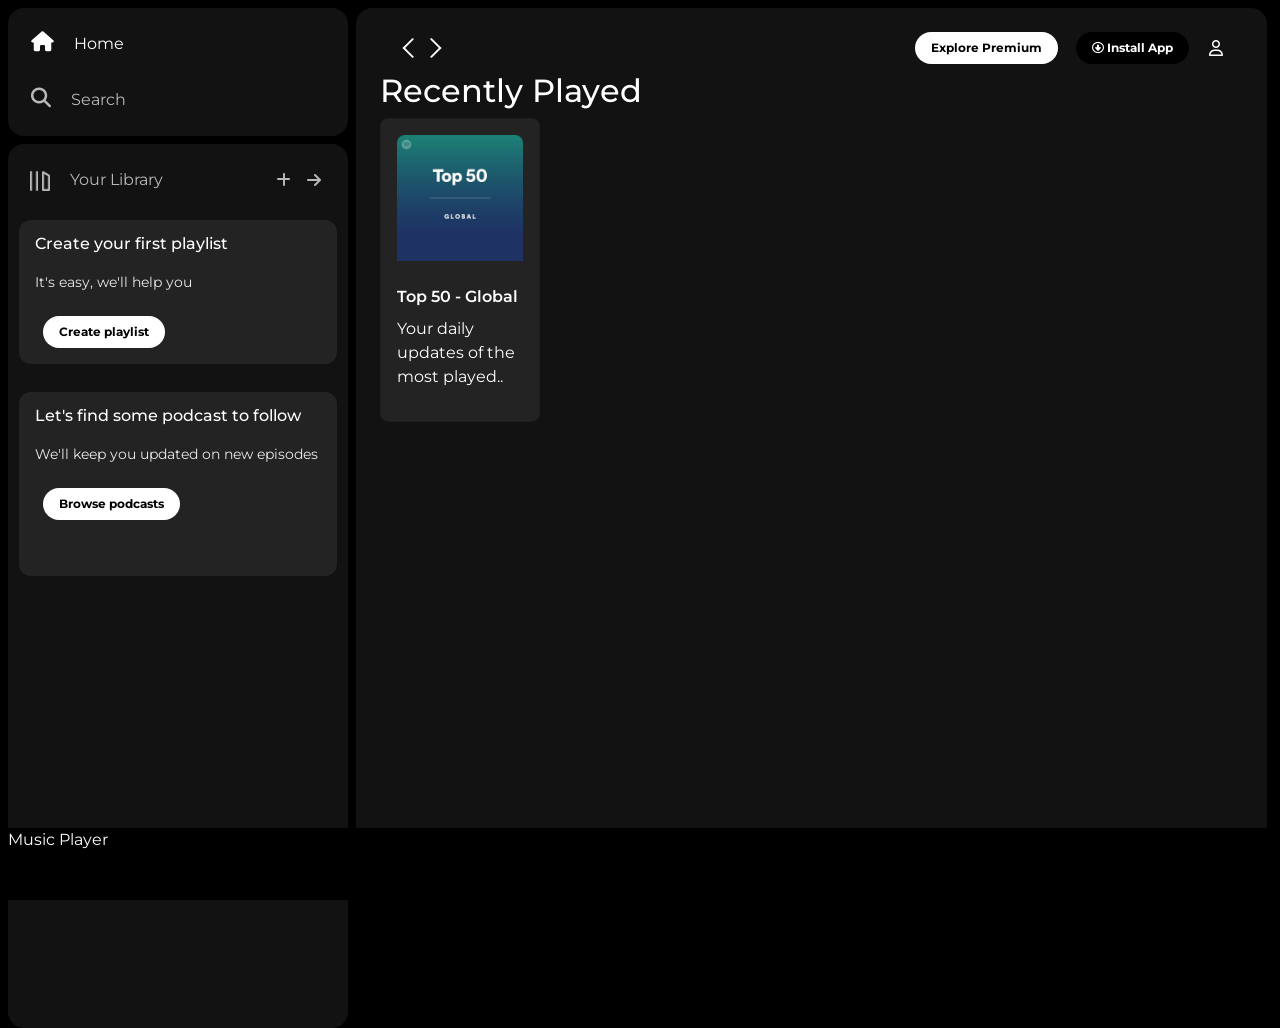
==== 1 Project/Spotify.html @ f41a4580 "first commit" ====
<!DOCTYPE html>
<html lang="en">

<head>
    <meta charset="UTF-8">
    <meta name="viewport" content="width=device-width, initial-scale=1.0">
    <title>Spotify-Web Player Music for Everyone</title>
    <link rel="stylesheet" href="https://cdnjs.cloudflare.com/ajax/libs/font-awesome/6.6.0/css/all.min.css"
        integrity="sha512-Kc323vGBEqzTmouAECnVceyQqyqdsSiqLQISBL29aUW4U/M7pSPA/gEUZQqv1cwx4OnYxTxve5UMg5GT6L4JJg=="
        crossorigin="anonymous" referrerpolicy="no-referrer" />
    <link rel="stylesheet" href="https://cdn.jsdelivr.net/npm/bootstrap@5.3.3/dist/css/bootstrap.min.css">
    <link rel="stylesheet" href="Spotify.css">
    <link rel="preconnect" href="https://fonts.googleapis.com">
    <link rel="preconnect" href="https://fonts.gstatic.com" crossorigin>
    <link href="https://fonts.googleapis.com/css2?family=Montserrat:ital,wght@0,100..900;1,100..900&display=swap"
        rel="stylesheet">
    <link rel="icon" href="asset/logo.png" type="image/x-icon">
</head>

<body>
    <div class="main">
        <div class="sidebar">
            <div class="nav">
                <div class="nav-option " id="home">
                 <i class="fa-solid fa-house"></i>
                   <a href="#">Home </a>
                </div>
                <div class="nav-option">
                    <i class="fa-solid fa-magnifying-glass"></i>
                   <a href="#">Search</a>
                </div>
            </div>

         <div class="library">
            <div class="options">
                <div class="lib-options nav-option">
                    <img src="./asset/library_icon.png" alt="Library">
                    <a href="#">Your Library</a>
                </div>
                <div class="icons">
                    <i class="fa-solid fa-plus"></i>
                    <i class="fa-solid fa-arrow-right"></i>
                </div>
            </div>
            <div class="lib-box">
               <div class="box">
                    <p class="box-p1">Create your first playlist</p>
                    <p class="box-p2">It's easy, we'll help you</p>
                    <button class="badge">Create playlist</button>
               </div>
               <div class="box box2">
                    <p class="box-p1">Let's find some podcast to follow</p>
                    <p class="box-p2">We'll keep you updated on new episodes</p>
                    <button class="badge">Browse podcasts</button>
               </div>
            </div>
         </div>
        </div>

        <div class="main-content">
           <div class="sticky-nav">
                <div class="sticy-nav-icons">
                    <img src="./asset/backward_icon.png" alt="backward_icon">
                    <img src="./asset/forward_icon.png" alt="backward_icon" class="hide">
                </div>
                <div class="sticky-nav-options">
                    <button class="badge nav-item hide" style="margin: 8px 10px 8px 10px;">Explore Premium</button>
                    <button class="badge nav-item dark-badge" style="margin-right: 10px;"><i class="fa-regular fa-circle-down">  </i> Install App</button>
                    <i class="fa-regular fa-user " style="margin:0 20px 0 10px;"></i>
                </div>
           </div>

           <div class="cards">
                <h2>Recently Played</h2>
                <div class="cards-container">
                    <div class="card">
                        <img src="asset/card1img.jpeg" class="card-img" alt="card1"><br>
                        <p class="card-title">Top 50 - Global</p>
                        <p class="card-info">Your daily updates of the most played..</p>

                    </div>
                </div>
           </div>
        </div>

        <div class="music-player">Music Player

        </div>
    </div>











    <script src="https://cdn.jsdelivr.net/npm/bootstrap@5.3.3/dist/js/bootstrap.bundle.min.js"></script>
</body>

</html>
---- 1 Project/Spotify.css ----
body {
    font-family: "Montserrat", sans-serif;
    margin: 0;
    padding: 0;
    background-color: hsl(0, 0%, 0%);
    color: white;
    overflow: hidden;
}

.badge {
    color: black;
}

.main {
    display: flex;
    height: 100vh;
    padding: 0.5rem;
    margin-right: 5px;
}

.sidebar {
    background-color: #000;
    width: 340px;
    border-radius: 1rem;
    /*16px */
    margin-right: 0.5rem;


}

.main-content {
    background-color: #121212;
    flex: 1;
    border-radius: 1rem;
    /*16px */
    overflow: auto;
    padding: 0 1.5rem 0 1.5rem;
}

.music-player {
    background-color: yellow;
    position: fixed;
    bottom: 0px;
    width: 100%;
    height: 5rem;
    height: 72px;
    background-color: black;
}

a {
    text-decoration: none;
    color: white;
}

.nav {
    background-color: #121212;
    display: flex;
    flex-direction: column;
    justify-content: center;
    height: 8rem;
    padding: 0.5rem 0.75rem;
    border-radius: 1rem;
}

#home {
    opacity: 1;
}

.nav-option {
    line-height: 2.5rem;
    opacity: 0.7;
    padding: 0.5rem 0.7rem;
}

.nav-option:hover {
    opacity: 1;
}

.nav-option i {
    font-size: 1.25rem;
}

.nav-option a {
    font-size: 1rem;
    margin-left: 1rem;
}

.library {
    background-color: #121212;
    border-radius: 1rem;
    height: 100%;
    margin-top: 0.5rem;
    padding: 0.5rem 0.7rem;
}

.options {
    display: flex;
    justify-content: space-between;
    align-items: center;
}

.lib-options img {
    height: 1.25rem;
    width: 1.25rem;
}

.icons {
    display: flex;
}

.icons i {
    opacity: 0.7;
    margin-right: 1rem;
}

.icons i:hover {
    opacity: 1;
}

.box {
    height: 9rem;
    background-color: #232323;
    border-radius: 0.75rem;
    margin: 0.75rem 0 1.75rem 0;
    padding: 0.75rem 1rem;
    /* height: fit-content; */
}

.box2 {
    height: 11.5rem;
}

.box-p1 {
    font-size: 1rem;
    font-weight: 500;
}

.box-p2 {
    font-size: 0.85rem;
    opacity: 0.9;
}

.badge {
    background-color: white;
    border: none;
    border-radius: 100px;
    padding: 0.25rem 1rem;
    margin: 0.5rem;
    height: 2rem;
    width: fit-content;
}

.dark-badge {
    background-color: #000;
    color: white;
}

.sticky-nav {
    position: sticky;
    top: 0;
    background-color: #121212;
    display: flex;
    justify-content: space-between;
    align-items: center;
    padding: 1rem 0 0 1rem;

}

.sticky-nav-icons {
    margin-left: 0.75rem;
}

.sticky-nav-options {
    display: flex;
    justify-content: center;
    align-items: center;
}

.nav-item {
    margin-right: 1rem;

}

@media (max-width:1000px) {
    .hide {
        display: none;
    }
}

.card {
    background-color: #232323;
    width: 160px;
    border-radius: 0.5rem;
    color: white;
    padding: 1rem;
}

.cards-container {
    display: flex;
}

.card-img {
    width: 100%;
    border-radius: 0.5rem 0.5rem 0 0;
}

.card-title{
    font-weight: 600;
}
.caed-info{
    font-size:0.85rem ;
    opacity: 0.8;
}
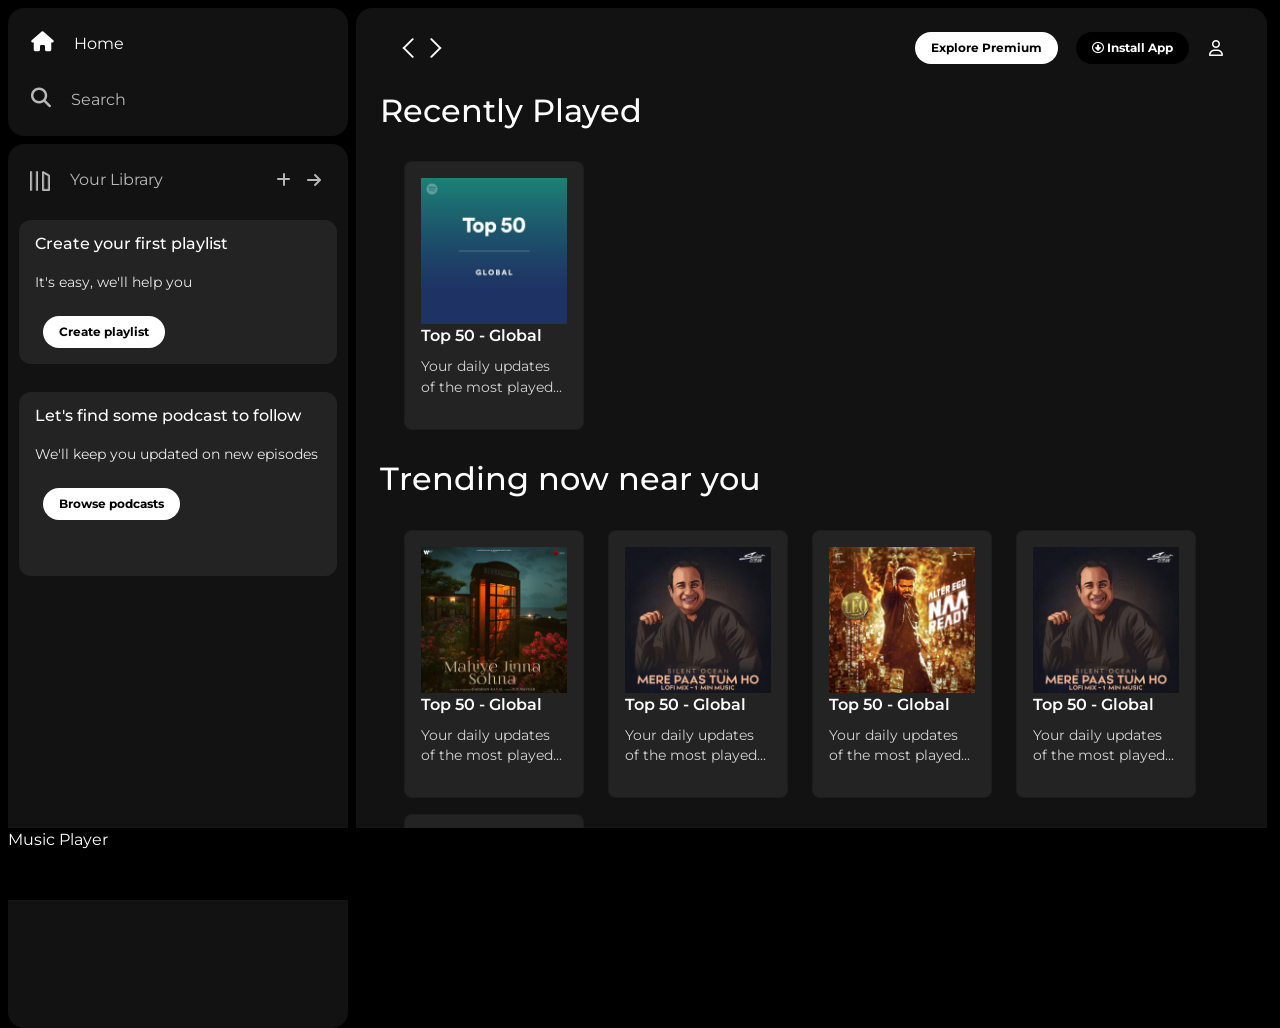
==== commit 521348ef: "Done upto main content" ====
--- a/1 Project/Spotify.html
+++ b/1 Project/Spotify.html
@@ -70,17 +70,68 @@
                 </div>
            </div>
 
-           <div class="cards">
-                <h2>Recently Played</h2>
-                <div class="cards-container">
-                    <div class="card">
-                        <img src="asset/card1img.jpeg" class="card-img" alt="card1"><br>
-                        <p class="card-title">Top 50 - Global</p>
-                        <p class="card-info">Your daily updates of the most played..</p>
+           
+           <h2 style="margin-bottom: 15px;">Recently Played</h2>
+           <div class="cards-container">
+               <div class="card">
+                   <img src="asset/card1img.jpeg" alt="card1">
+                   <p class="card-title">Top 50 - Global</p>
+                   <p class="card-info">Your daily updates of the most played...</p>
+              </div>
+           </div>
 
-                    </div>
-                </div>
+           <h2 class="main-h2" style="margin-bottom: 15px;">Trending now near you</h2>
+           <div class="cards-container">
+               <div class="card">
+                   <img src="asset/card2img.jpeg" alt="card2">
+                   <p class="card-title">Top 50 - Global</p>
+                   <p class="card-info">Your daily updates of the most played...</p>
+              </div>
+              <div class="card">
+                   <img src="asset/card3img.jpeg" alt="card3">
+                   <p class="card-title">Top 50 - Global</p>
+                   <p class="card-info">Your daily updates of the most played...</p>
+              </div>
+              <div class="card">
+                   <img src="asset/card4img.jpeg" alt="card4">
+                   <p class="card-title">Top 50 - Global</p>
+                   <p class="card-info">Your daily updates of the most played...</p>
+              </div>
+              <div class="card">
+                   <img src="asset/card3img.jpeg" alt="card3">
+                   <p class="card-title">Top 50 - Global</p>
+                   <p class="card-info">Your daily updates of the most played...</p>
+              </div>
+              <div class="card">
+                   <img src="asset/card4img.jpeg" alt="card4">
+                   <p class="card-title">Top 50 - Global</p>
+                   <p class="card-info">Your daily updates of the most played...</p>
+              </div>
            </div>
+
+           <h2 class="main-h2" style="margin-bottom: 15px;">Featured Charts</h2>
+           <div class="cards-container">
+               <div class="card">
+                   <img src="asset/card5img.jpeg" alt="card1">
+                   <p class="card-title">Top 50 - Global</p>
+                   <p class="card-info">Your daily updates of the most played...</p>
+              </div>
+               <div class="card">
+                   <img src="asset/card6img.jpeg" alt="card1">
+                   <p class="card-title">Top 50 - Global</p>
+                   <p class="card-info">Your daily updates of the most played...</p>
+              </div>
+               <div class="card">
+                   <img src="asset/card1img.jpeg" alt="card1">
+                   <p class="card-title">Top 50 - Global</p>
+                   <p class="card-info">Your daily updates of the most played...</p>
+              </div>
+           </div>
+
+            <div class="footer">
+                <div class="line"></div>
+            </div>
+
         </div>
 
         <div class="music-player">Music Player
--- a/1 Project/Spotify.css
+++ b/1 Project/Spotify.css
@@ -163,6 +163,8 @@
     justify-content: space-between;
     align-items: center;
     padding: 1rem 0 0 1rem;
+    margin: 0 0 20px 0;
+    z-index: 10;
 
 }
 
@@ -174,6 +176,7 @@
     display: flex;
     justify-content: center;
     align-items: center;
+
 }
 
 .nav-item {
@@ -189,14 +192,16 @@
 
 .card {
     background-color: #232323;
-    width: 160px;
+    width: 180px;
     border-radius: 0.5rem;
     color: white;
-    padding: 1rem;
+    padding: 1rem;margin-left: 1.5rem;
+    margin-top: 1rem;
 }
 
 .cards-container {
     display: flex;
+    flex-wrap: wrap;
 }
 
 .card-img {
@@ -204,10 +209,28 @@
     border-radius: 0.5rem 0.5rem 0 0;
 }
 
-.card-title{
+.card-title {
     font-weight: 600;
 }
-.caed-info{
-    font-size:0.85rem ;
+
+.card-info {
+    font-size: 0.85rem;
     opacity: 0.8;
+}
+
+.main-h2{
+    margin-top: 30px;
+}
+
+.footer{
+    height: 300px;
+    display: flex;
+    justify-content: center;
+    align-items: center;
+}
+.line{
+    width: 95%;
+    height: 50%;
+    border-top: 1px solid white;
+    opacity: 0.4;
 }
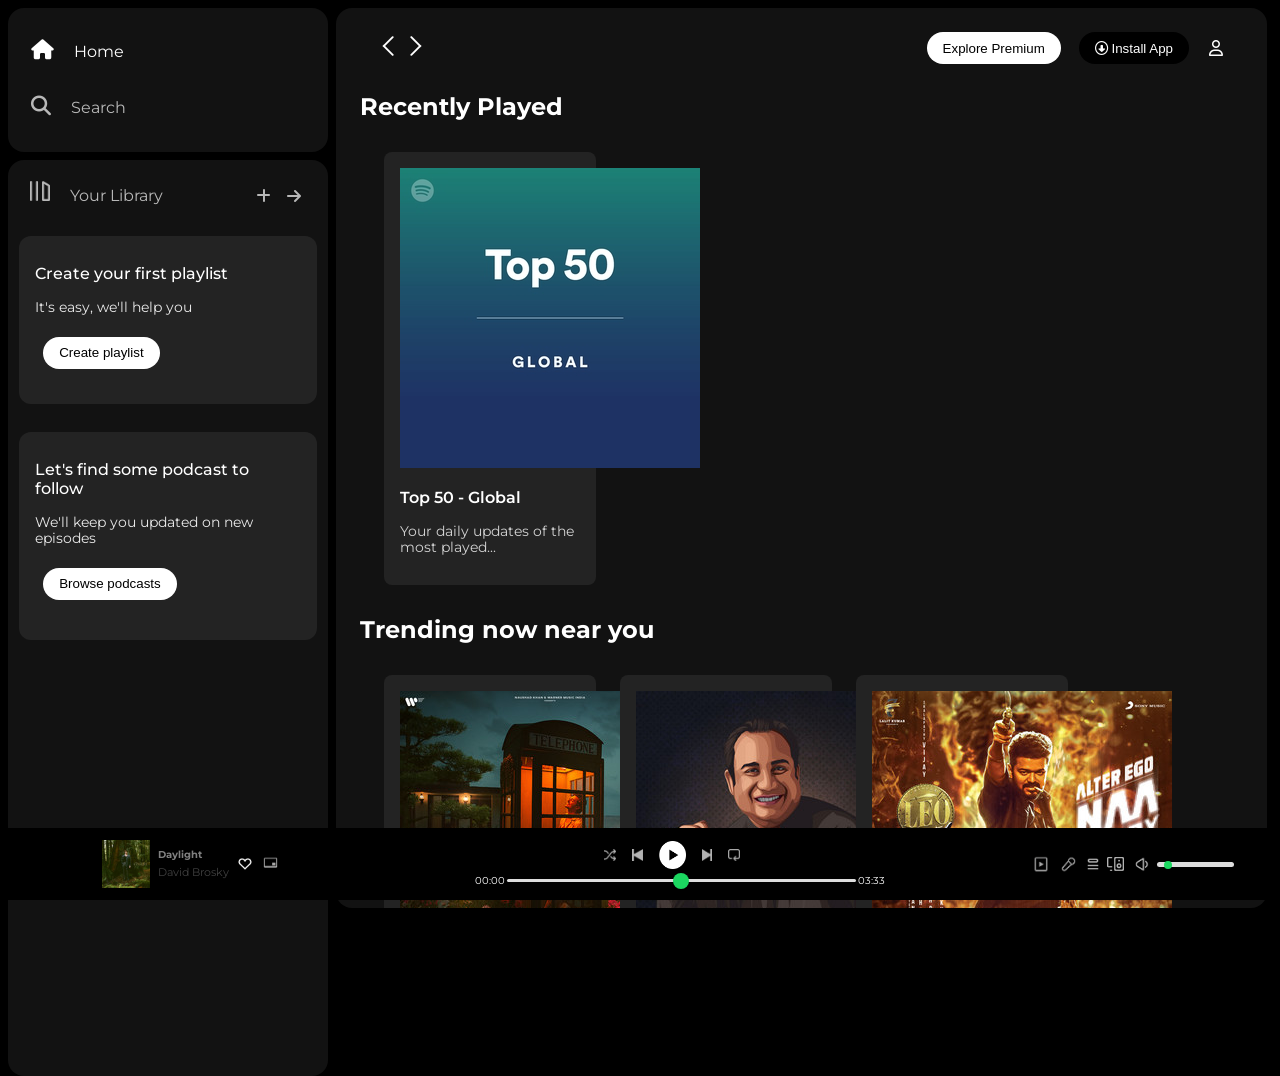
==== commit c8e1f5eb: "basic all done" ====
--- a/1 Project/Spotify.html
+++ b/1 Project/Spotify.html
@@ -1,20 +1,17 @@
 <!DOCTYPE html>
 <html lang="en">
-
 <head>
     <meta charset="UTF-8">
     <meta name="viewport" content="width=device-width, initial-scale=1.0">
     <title>Spotify-Web Player Music for Everyone</title>
-    <link rel="stylesheet" href="https://cdnjs.cloudflare.com/ajax/libs/font-awesome/6.6.0/css/all.min.css"
-        integrity="sha512-Kc323vGBEqzTmouAECnVceyQqyqdsSiqLQISBL29aUW4U/M7pSPA/gEUZQqv1cwx4OnYxTxve5UMg5GT6L4JJg=="
-        crossorigin="anonymous" referrerpolicy="no-referrer" />
-    <link rel="stylesheet" href="https://cdn.jsdelivr.net/npm/bootstrap@5.3.3/dist/css/bootstrap.min.css">
-    <link rel="stylesheet" href="Spotify.css">
+    <link rel="stylesheet" href="https://cdnjs.cloudflare.com/ajax/libs/font-awesome/6.6.0/css/all.min.css" integrity="sha512-Kc323vGBEqzTmouAECnVceyQqyqdsSiqLQISBL29aUW4U/M7pSPA/gEUZQqv1cwx4OnYxTxve5UMg5GT6L4JJg==" crossorigin="anonymous" referrerpolicy="no-referrer" />
+    <!-- <link rel="stylesheet" href="https://cdn.jsdelivr.net/npm/bootstrap@5.3.3/dist/css/bootstrap.min.css"> -->
+    
     <link rel="preconnect" href="https://fonts.googleapis.com">
     <link rel="preconnect" href="https://fonts.gstatic.com" crossorigin>
-    <link href="https://fonts.googleapis.com/css2?family=Montserrat:ital,wght@0,100..900;1,100..900&display=swap"
-        rel="stylesheet">
+    <link href="https://fonts.googleapis.com/css2?family=Montserrat:ital,wght@0,100..900;1,100..900&display=swap" rel="stylesheet">
     <link rel="icon" href="asset/logo.png" type="image/x-icon">
+    <link rel="stylesheet" href="Spotify.css">
 </head>
 
 <body>
@@ -22,111 +19,113 @@
         <div class="sidebar">
             <div class="nav">
                 <div class="nav-option " id="home">
-                 <i class="fa-solid fa-house"></i>
-                   <a href="#">Home </a>
+                    <i class="fa-solid fa-house"></i>
+                    <a href="#">Home </a>
                 </div>
                 <div class="nav-option">
                     <i class="fa-solid fa-magnifying-glass"></i>
-                   <a href="#">Search</a>
+                    <a href="#">Search</a>
                 </div>
             </div>
 
-         <div class="library">
-            <div class="options">
-                <div class="lib-options nav-option">
-                    <img src="./asset/library_icon.png" alt="Library">
-                    <a href="#">Your Library</a>
+            <div class="library">
+                <div class="options">
+                    <div class="lib-options nav-option">
+                        <img src="./asset/library_icon.png" alt="Library">
+                        <a href="#">Your Library</a>
+                    </div>
+                    <div class="icons">
+                        <i class="fa-solid fa-plus"></i>
+                        <i class="fa-solid fa-arrow-right"></i>
+                    </div>
                 </div>
-                <div class="icons">
-                    <i class="fa-solid fa-plus"></i>
-                    <i class="fa-solid fa-arrow-right"></i>
+                <div class="lib-box">
+                    <div class="box">
+                        <p class="box-p1">Create your first playlist</p>
+                        <p class="box-p2">It's easy, we'll help you</p>
+                        <button class="badge">Create playlist</button>
+                    </div>
+                    <div class="box box2">
+                        <p class="box-p1">Let's find some podcast to follow</p>
+                        <p class="box-p2">We'll keep you updated on new episodes</p>
+                        <button class="badge">Browse podcasts</button>
+                    </div>
                 </div>
             </div>
-            <div class="lib-box">
-               <div class="box">
-                    <p class="box-p1">Create your first playlist</p>
-                    <p class="box-p2">It's easy, we'll help you</p>
-                    <button class="badge">Create playlist</button>
-               </div>
-               <div class="box box2">
-                    <p class="box-p1">Let's find some podcast to follow</p>
-                    <p class="box-p2">We'll keep you updated on new episodes</p>
-                    <button class="badge">Browse podcasts</button>
-               </div>
-            </div>
-         </div>
         </div>
 
+        <!-- Navigation Bar -->
         <div class="main-content">
-           <div class="sticky-nav">
+            <div class="sticky-nav">
                 <div class="sticy-nav-icons">
                     <img src="./asset/backward_icon.png" alt="backward_icon">
                     <img src="./asset/forward_icon.png" alt="backward_icon" class="hide">
                 </div>
                 <div class="sticky-nav-options">
                     <button class="badge nav-item hide" style="margin: 8px 10px 8px 10px;">Explore Premium</button>
-                    <button class="badge nav-item dark-badge" style="margin-right: 10px;"><i class="fa-regular fa-circle-down">  </i> Install App</button>
+                    <button class="badge nav-item dark-badge" style="margin-right: 10px;"><i
+                            class="fa-regular fa-circle-down"> </i> Install App</button>
                     <i class="fa-regular fa-user " style="margin:0 20px 0 10px;"></i>
                 </div>
-           </div>
+            </div>
 
-           
-           <h2 style="margin-bottom: 15px;">Recently Played</h2>
-           <div class="cards-container">
-               <div class="card">
-                   <img src="asset/card1img.jpeg" alt="card1">
-                   <p class="card-title">Top 50 - Global</p>
-                   <p class="card-info">Your daily updates of the most played...</p>
-              </div>
-           </div>
+            <!-- Cards -->
+            <h2 style="margin-bottom: 15px;">Recently Played</h2>
+            <div class="cards-container">
+                <div class="card">
+                    <img src="asset/card1img.jpeg" alt="card1">
+                    <p class="card-title">Top 50 - Global</p>
+                    <p class="card-info">Your daily updates of the most played...</p>
+                </div>
+            </div>
 
-           <h2 class="main-h2" style="margin-bottom: 15px;">Trending now near you</h2>
-           <div class="cards-container">
-               <div class="card">
-                   <img src="asset/card2img.jpeg" alt="card2">
-                   <p class="card-title">Top 50 - Global</p>
-                   <p class="card-info">Your daily updates of the most played...</p>
-              </div>
-              <div class="card">
-                   <img src="asset/card3img.jpeg" alt="card3">
-                   <p class="card-title">Top 50 - Global</p>
-                   <p class="card-info">Your daily updates of the most played...</p>
-              </div>
-              <div class="card">
-                   <img src="asset/card4img.jpeg" alt="card4">
-                   <p class="card-title">Top 50 - Global</p>
-                   <p class="card-info">Your daily updates of the most played...</p>
-              </div>
-              <div class="card">
-                   <img src="asset/card3img.jpeg" alt="card3">
-                   <p class="card-title">Top 50 - Global</p>
-                   <p class="card-info">Your daily updates of the most played...</p>
-              </div>
-              <div class="card">
-                   <img src="asset/card4img.jpeg" alt="card4">
-                   <p class="card-title">Top 50 - Global</p>
-                   <p class="card-info">Your daily updates of the most played...</p>
-              </div>
-           </div>
+            <h2 class="main-h2" style="margin-bottom: 15px;">Trending now near you</h2>
+            <div class="cards-container">
+                <div class="card">
+                    <img src="asset/card2img.jpeg" alt="card2">
+                    <p class="card-title">Top 50 - Global</p>
+                    <p class="card-info">Your daily updates of the most played...</p>
+                </div>
+                <div class="card">
+                    <img src="asset/card3img.jpeg" alt="card3">
+                    <p class="card-title">Top 50 - Global</p>
+                    <p class="card-info">Your daily updates of the most played...</p>
+                </div>
+                <div class="card">
+                    <img src="asset/card4img.jpeg" alt="card4">
+                    <p class="card-title">Top 50 - Global</p>
+                    <p class="card-info">Your daily updates of the most played...</p>
+                </div>
+                <div class="card">
+                    <img src="asset/card3img.jpeg" alt="card3">
+                    <p class="card-title">Top 50 - Global</p>
+                    <p class="card-info">Your daily updates of the most played...</p>
+                </div>
+                <div class="card">
+                    <img src="asset/card4img.jpeg" alt="card4">
+                    <p class="card-title">Top 50 - Global</p>
+                    <p class="card-info">Your daily updates of the most played...</p>
+                </div>
+            </div>
 
-           <h2 class="main-h2" style="margin-bottom: 15px;">Featured Charts</h2>
-           <div class="cards-container">
-               <div class="card">
-                   <img src="asset/card5img.jpeg" alt="card1">
-                   <p class="card-title">Top 50 - Global</p>
-                   <p class="card-info">Your daily updates of the most played...</p>
-              </div>
-               <div class="card">
-                   <img src="asset/card6img.jpeg" alt="card1">
-                   <p class="card-title">Top 50 - Global</p>
-                   <p class="card-info">Your daily updates of the most played...</p>
-              </div>
-               <div class="card">
-                   <img src="asset/card1img.jpeg" alt="card1">
-                   <p class="card-title">Top 50 - Global</p>
-                   <p class="card-info">Your daily updates of the most played...</p>
-              </div>
-           </div>
+            <h2 class="main-h2" style="margin-bottom: 15px;">Featured Charts</h2>
+            <div class="cards-container">
+                <div class="card">
+                    <img src="asset/card5img.jpeg" alt="card1">
+                    <p class="card-title">Top 50 - Global</p>
+                    <p class="card-info">Your daily updates of the most played...</p>
+                </div>
+                <div class="card">
+                    <img src="asset/card6img.jpeg" alt="card1">
+                    <p class="card-title">Top 50 - Global</p>
+                    <p class="card-info">Your daily updates of the most played...</p>
+                </div>
+                <div class="card">
+                    <img src="asset/card1img.jpeg" alt="card1">
+                    <p class="card-title">Top 50 - Global</p>
+                    <p class="card-info">Your daily updates of the most played...</p>
+                </div>
+            </div>
 
             <div class="footer">
                 <div class="line"></div>
@@ -134,8 +133,43 @@
 
         </div>
 
-        <div class="music-player">Music Player
+        <!-- Player Bar -->
+        <div class="music-player">
+            <div class="album">
+                <img src="asset/2 Hw/album_picture.jpeg" class="player-img m1" alt=""><br>
+                <!-- <img src="asset/card4img.jpeg" class="player-img" alt=""> -->
+                <div class="m1 album-desc">
+                    <span class="album-title">Daylight</span>
+                    <span class="album-desc s2">David Brosky</span>
+                </div>
+                <br><br><br><br>
+                <img src="asset/2 Hw/album_icon1.png" class="album-icons1 m1">
+                <img src="asset/2 Hw/album_icon2.png" class="album-icons2 m1 ">
+            </div>
+            <div class="player"> 
+                 <div class="player-controls">
+                    <img src="asset/player_icon1.png" class="player-control-icon">
+                    <img src="asset/player_icon2.png" class="player-control-icon">
+                    <img src="asset/player_icon3.png" class="player-control-icon" style="opacity: 1; height: 1.7rem;">
+                    <img src="asset/player_icon4.png" class="player-control-icon">
+                    <img src="asset/player_icon5.png" class="player-control-icon">
+                </div>
+                <div class="playback-bar">
+                    <span style="font-size: 10px;" class="curr-time">00:00</span>
+                    <input type="range" min="0" max="100" class="progress-bar" value="50" step="1">
+                    <span style="font-size: 10px;" class="tot-time">03:33</span>
 
+                </div>
+            </div>
+            <div class="controls">
+                <img src="asset/2 Hw/controls_icon1.png" class="album-icons2 ic1 m1">
+                <img src="asset/2 Hw/controls_icon2.png" class="album-icons2 ic2 m1">
+                <img src="asset/2 Hw/controls_icon3.png" class="album-icons2 ic3 m1">
+                <img src="asset/2 Hw/controls_icon4.png" class="album-icons2 ic4 m1">
+                <img src="asset/2 Hw/controls_icon5.png" class="album-icons2 ic5 m1">
+                <input type="range" class="volume" min="0" max="100" step="10" value="10">
+                
+            </div>
         </div>
     </div>
 
--- a/1 Project/Spotify.css
+++ b/1 Project/Spotify.css
@@ -21,6 +21,7 @@
 .sidebar {
     background-color: #000;
     width: 340px;
+    width: 20em;
     border-radius: 1rem;
     /*16px */
     margin-right: 0.5rem;
@@ -195,7 +196,8 @@
     width: 180px;
     border-radius: 0.5rem;
     color: white;
-    padding: 1rem;margin-left: 1.5rem;
+    padding: 1rem;
+    margin-left: 1.5rem;
     margin-top: 1rem;
 }
 
@@ -218,19 +220,190 @@
     opacity: 0.8;
 }
 
-.main-h2{
+.main-h2 {
     margin-top: 30px;
 }
 
-.footer{
+.footer {
     height: 300px;
     display: flex;
     justify-content: center;
     align-items: center;
 }
-.line{
+
+.line {
     width: 95%;
     height: 50%;
     border-top: 1px solid white;
     opacity: 0.4;
+}
+
+
+
+.music-player {
+    display: flex;
+    justify-content: space-around;
+    /* justify-content: center; */
+    align-items: center;
+    /* padding: 0px 60px 0px 10px; */
+}
+
+.album {
+    width: 25%;
+}
+
+.player {
+    display: flex;
+    flex-direction: column;
+    justify-content: space-around;
+    /* align-items: center; */
+    width: 42%;
+    height: 70%;
+    margin-left: 6px;
+    margin: 0;
+    /* background-color: red; */
+}
+
+.controls {
+    /* width: 25%; */
+}
+
+
+.player-controls {
+    display: flex;
+    justify-content: center;
+    align-items: center;
+}
+
+.player-control-icon {
+    height: 0.7rem;
+    margin-right: 1rem;
+    opacity: 0.7;
+    
+}
+
+.player-control-icon:hover {
+    opacity: 1;
+}
+
+.playback-bar {
+    display: flex;
+    justify-content: center;
+    align-items: center;
+    /* margin-left: 55px; */
+
+}
+
+.progress-bar {
+    width: 65%;
+    appearance: none;
+    background-color: transparent;
+    cursor: pointer;
+
+}
+
+.progress-bar::-webkit-slider-runnable-track {
+    background-color: #ddd;
+    border-radius: 100px;
+    height: 0.2rem;
+}
+
+.progress-bar::-webkit-slider-thumb {
+    appearance: none;
+    height: 1rem;
+    width: 1rem;
+    background-color: #1bd760;
+    border-radius: 50%;
+    margin-top: -6px;
+}
+
+.album{
+    display: flex;
+    justify-content: center;
+    align-items: center;
+    /* justify-content: space-between; */
+}
+.album-title{
+    font-size: 0.6rem;
+    font-weight: 700;
+}
+.album-desc{
+    font-size: 0.7rem;
+    opacity: 0.5;
+
+}
+.player-img{
+    height: 3rem;
+}
+.album-icons1{
+    height: 1rem;
+}
+.album-icons2{
+    height: 1.5rem;
+}
+.m1{
+    margin-right: 0.5rem;
+    
+}
+.s2{
+    margin-top: 5px;
+}
+.album-desc{
+    display: flex;
+    flex-direction: column;
+}
+.controls{
+    display: flex;
+    justify-content: center;
+    align-items: center;
+    /* position: static; */
+    /* right: -10px; */
+}
+.ic1,.ic2,.ic5{
+    height: 30px;
+    height: 2rem;
+}
+.ic3{
+    height: 1rem;
+    opacity: 0.7;
+}
+.ic4{
+    height: 0.9rem;
+    opacity: 0.7;
+}
+.controls>img{
+    margin: 0;
+    margin-right: 6px;
+}
+.volume{
+    appearance: none;
+    width: 30%;
+    background-color: transparent;
+    cursor: pointer;
+    margin: 0;
+}
+
+
+.volume::-webkit-slider-runnable-track {
+    background-color: #ddd;
+    border-radius: 100px;
+    height: 5px;
+}
+
+
+.volume::-webkit-slider-thumb {
+    appearance: none;
+    height: 0.51rem;
+    width: 0.51rem;
+    background-color: #1bd760;
+    margin-top: -1px;
+    border-radius: 50%;
+}
+.progress-bar::-webkit-slider-thumb {
+    appearance: none;
+    height: 1rem;
+    width: 1rem;
+    background-color: #1bd760;
+    border-radius: 50%;
+    margin-top: -6px;
 }
